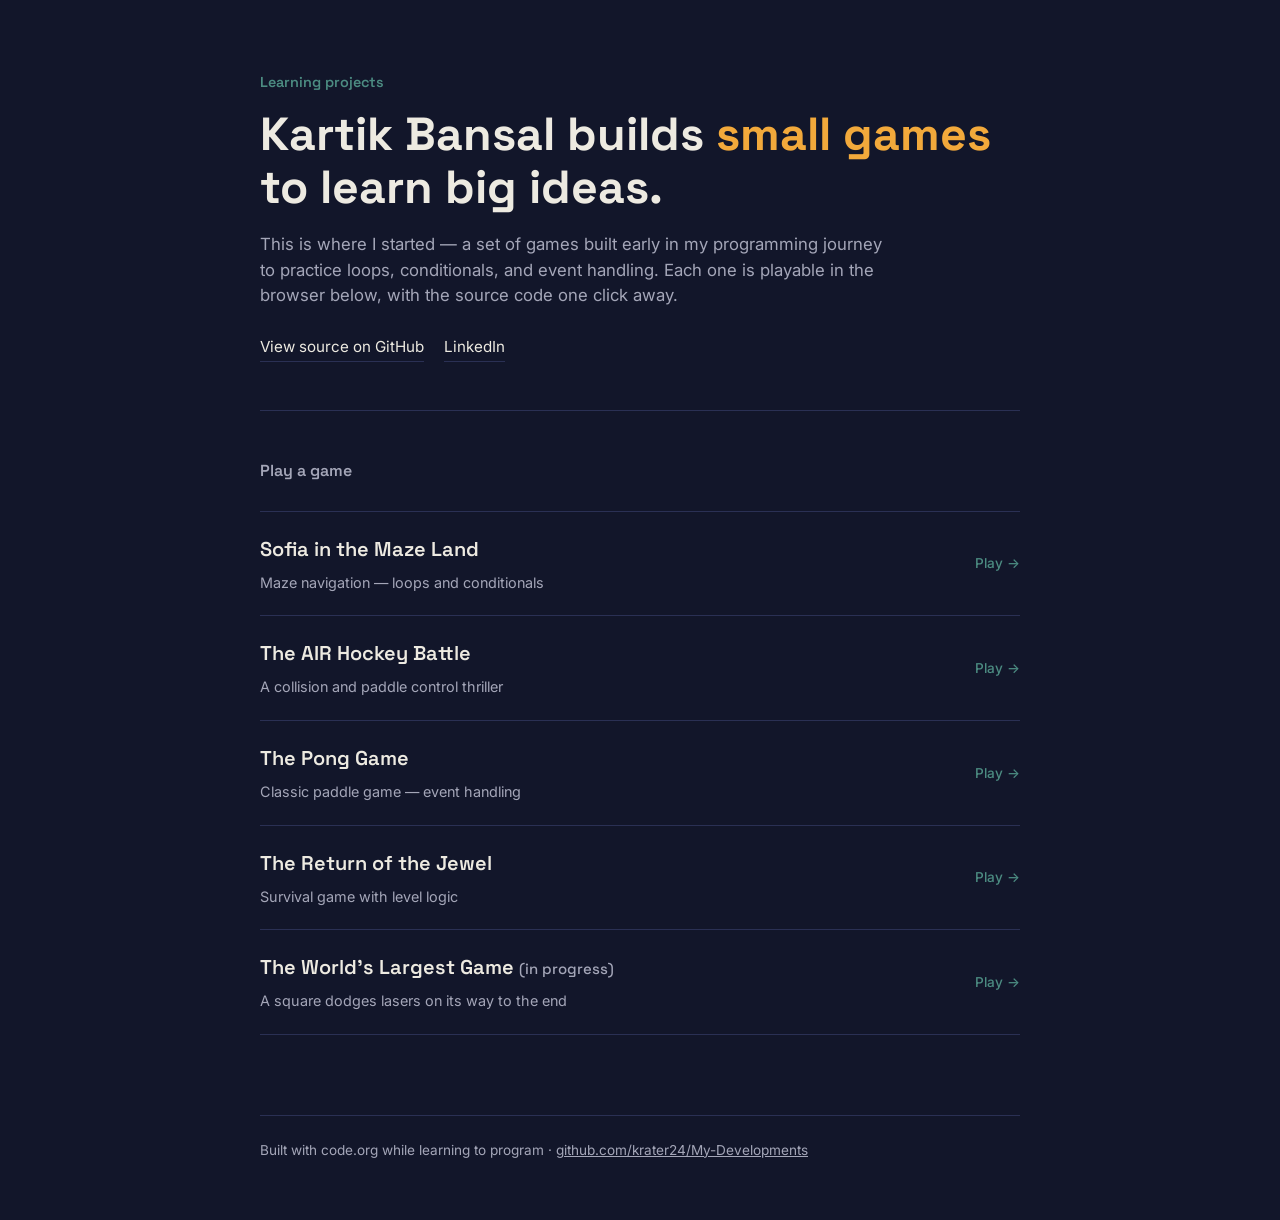
==== index.html @ d770e529 "Add landing page for portfolio site" ====
<!DOCTYPE html>
<html lang="en">
<head>
<meta charset="UTF-8">
<meta name="viewport" content="width=device-width, initial-scale=1">
<title>Kartik Bansal — Learning Projects</title>
<link rel="preconnect" href="https://fonts.googleapis.com">
<link rel="preconnect" href="https://fonts.gstatic.com" crossorigin>
<link href="https://fonts.googleapis.com/css2?family=Space+Grotesk:wght@500;600;700&family=Inter:wght@400;500;600&display=swap" rel="stylesheet">
<style>
  :root{
    --bg: #12162A;
    --bg-panel: #191E38;
    --text: #EDEAE1;
    --text-dim: #A4A6B8;
    --amber: #F2A93B;
    --teal: #4C8C82;
    --rule: #2A3054;
  }

  *{ box-sizing: border-box; }

  html, body{
    margin: 0;
    padding: 0;
    background: var(--bg);
    color: var(--text);
    font-family: 'Inter', system-ui, sans-serif;
    line-height: 1.5;
  }

  body{
    padding: 0 24px;
  }

  .wrap{
    max-width: 760px;
    margin: 0 auto;
  }

  header{
    padding: 72px 0 48px;
    border-bottom: 1px solid var(--rule);
  }

  .eyebrow{
    font-family: 'Space Grotesk', sans-serif;
    font-size: 0.9rem;
    color: var(--teal);
    margin: 0 0 14px;
    font-weight: 600;
  }

  h1{
    font-family: 'Space Grotesk', sans-serif;
    font-weight: 700;
    font-size: clamp(2rem, 5vw, 2.9rem);
    line-height: 1.15;
    margin: 0 0 18px;
  }

  h1 span{
    color: var(--amber);
  }

  .intro{
    color: var(--text-dim);
    font-size: 1.05rem;
    max-width: 58ch;
    margin: 0;
  }

  .links{
    margin-top: 28px;
    display: flex;
    gap: 20px;
    flex-wrap: wrap;
  }

  .links a{
    color: var(--text);
    text-decoration: none;
    font-size: 0.95rem;
    border-bottom: 1px solid var(--rule);
    padding-bottom: 2px;
    transition: border-color 0.15s ease, color 0.15s ease;
  }

  .links a:hover{
    color: var(--amber);
    border-color: var(--amber);
  }

  .games{
    padding: 48px 0 80px;
  }

  .games-heading{
    font-family: 'Space Grotesk', sans-serif;
    font-size: 1rem;
    font-weight: 600;
    color: var(--text-dim);
    margin: 0 0 28px;
  }

  .game-list{
    display: flex;
    flex-direction: column;
  }

  .game{
    display: grid;
    grid-template-columns: 1fr auto;
    align-items: baseline;
    gap: 8px 24px;
    padding: 22px 0;
    border-top: 1px solid var(--rule);
    text-decoration: none;
    color: inherit;
  }

  .game:last-child{
    border-bottom: 1px solid var(--rule);
  }

  .game-name{
    font-family: 'Space Grotesk', sans-serif;
    font-size: 1.25rem;
    font-weight: 600;
    color: var(--text);
    transition: color 0.15s ease;
  }

  .game:hover .game-name{
    color: var(--amber);
  }

  .game-note{
    color: var(--text-dim);
    font-size: 0.9rem;
    grid-column: 1;
  }

  .game-play{
    grid-column: 2;
    grid-row: 1 / 3;
    align-self: center;
    color: var(--teal);
    font-size: 0.85rem;
    font-weight: 500;
    white-space: nowrap;
  }

  .game:hover .game-play{
    color: var(--amber);
  }

  footer{
    padding: 0 0 60px;
    color: var(--text-dim);
    font-size: 0.85rem;
    border-top: 1px solid var(--rule);
    padding-top: 24px;
  }

  @media (max-width: 480px){
    .game{
      grid-template-columns: 1fr;
    }
    .game-play{
      grid-column: 1;
      grid-row: auto;
      margin-top: 6px;
    }
  }
</style>
</head>
<body>
<div class="wrap">

  <header>
    <p class="eyebrow">Learning projects</p>
    <h1>Kartik Bansal builds <span>small games</span> to learn big ideas.</h1>
    <p class="intro">
      This is where I started — a set of games built early in my programming
      journey to practice loops, conditionals, and event handling. Each one
      is playable in the browser below, with the source code one click away.
    </p>
    <div class="links">
      <a href="https://github.com/krater24/My-Developments">View source on GitHub</a>
      <a href="https://www.linkedin.com/">LinkedIn</a>
    </div>
  </header>

  <section class="games">
    <p class="games-heading">Play a game</p>
    <div class="game-list">

      <a class="game" href="./Sofia%20in%20the%20Maze%20Land/">
        <span class="game-name">Sofia in the Maze Land</span>
        <span class="game-note">Maze navigation — loops and conditionals</span>
        <span class="game-play">Play →</span>
      </a>

      <a class="game" href="./The%20AIR%20Hockey%20Battle/">
        <span class="game-name">The AIR Hockey Battle</span>
        <span class="game-note">A collision and paddle control thriller</span>
        <span class="game-play">Play →</span>
      </a>

      <a class="game" href="./The%20Pong%20Game/">
        <span class="game-name">The Pong Game</span>
        <span class="game-note">Classic paddle game — event handling</span>
        <span class="game-play">Play →</span>
      </a>

      <a class="game" href="./The%20Return%20of%20the%20Jewel/">
        <span class="game-name">The Return of the Jewel</span>
        <span class="game-note">Survival game with level logic</span>
        <span class="game-play">Play →</span>
      </a>

      <a class="game" href="./The%20World's%20Largest%20Game/">
        <span class="game-name">The World's Largest Game <span style="color:var(--text-dim); font-weight:500; font-size:0.75em;">(in progress)</span></span>
        <span class="game-note">A square dodges lasers on its way to the end</span>
        <span class="game-play">Play →</span>
      </a>

    </div>
  </section>

  <footer>
    Built with code.org while learning to program · <a href="https://github.com/krater24/My-Developments" style="color:inherit">github.com/krater24/My-Developments</a>
  </footer>

</div>
</body>
</html>
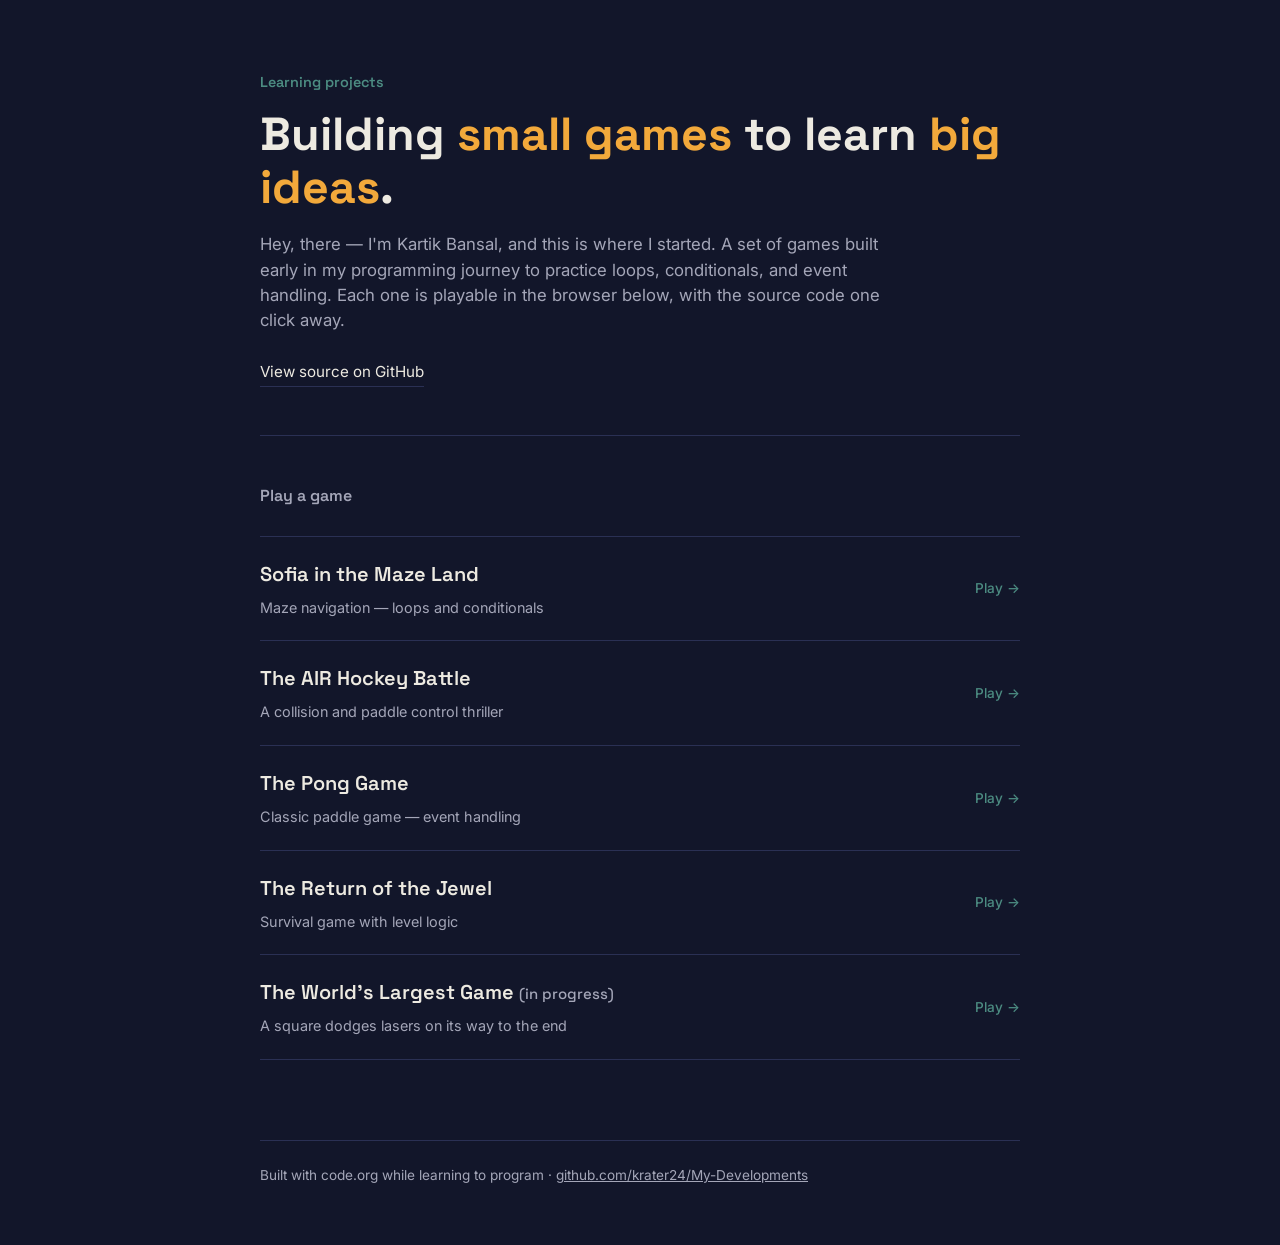
==== commit c29eb256: "Update index.html" ====
--- a/index.html
+++ b/index.html
@@ -1,3 +1,4 @@
+
 <!DOCTYPE html>
 <html lang="en">
 <head>
@@ -63,6 +64,10 @@
     color: var(--amber);
   }
 
+  h1 span.teal{
+    color: var(--teal);
+  }
+
   .intro{
     color: var(--text-dim);
     font-size: 1.05rem;
@@ -180,15 +185,15 @@
 
   <header>
     <p class="eyebrow">Learning projects</p>
-    <h1>Kartik Bansal builds <span>small games</span> to learn big ideas.</h1>
+    <h1>Building <span>small games</span> to learn <span>big ideas</span>.</h1>
     <p class="intro">
-      This is where I started — a set of games built early in my programming
-      journey to practice loops, conditionals, and event handling. Each one
-      is playable in the browser below, with the source code one click away.
+      Hey, there — I'm Kartik Bansal, and this is where I started. A set of
+      games built early in my programming journey to practice loops,
+      conditionals, and event handling. Each one is playable in the browser
+      below, with the source code one click away.
     </p>
     <div class="links">
       <a href="https://github.com/krater24/My-Developments">View source on GitHub</a>
-      <a href="https://www.linkedin.com/">LinkedIn</a>
     </div>
   </header>
 
